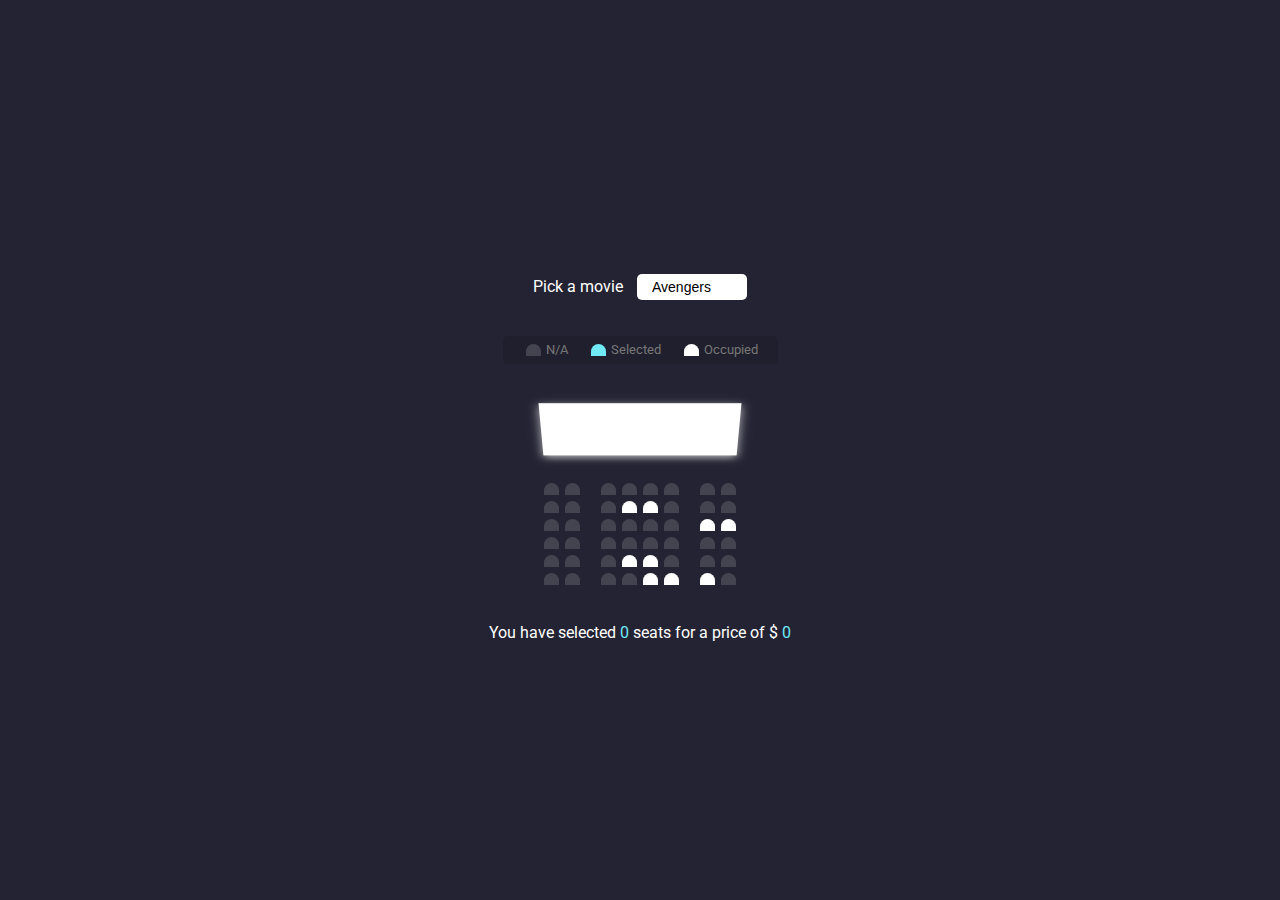
==== MovieSeatBooking/index.html @ 7639cd30 "chore: MovieSeatBooking project html & css" ====
<!DOCTYPE html>
<html lang="en">
  <head>
    <meta charset="UTF-8" />
    <meta name="viewport" content="width=device-width, initial-scale=1.0" />
    <link rel="stylesheet" href="./style.css" />
    <title>Movie Seat Booking</title>
  </head>
  <body>
    <div class="movie-container">
      <label for="">Pick a movie</label>
      <select name="" id="movie">
        <option value="10">Avengers</option>
        <option value="12">Joker</option>
        <option value="8">Toy Story</option>
        <option value="9">The lion king</option>
      </select>
    </div>
    <ul class="showcase">
      <li>
        <div class="seat"></div>
        <small>N/A</small>
      </li>
      <li>
        <div class="seat selected"></div>
        <small>Selected</small>
      </li>
      <li>
        <div class="seat occupied"></div>
        <small>Occupied</small>
      </li>
    </ul>

    <div class="container">
      <div class="screen"></div>
      <div class="row">
        <div class="seat"></div>
        <div class="seat"></div>
        <div class="seat"></div>
        <div class="seat"></div>
        <div class="seat"></div>
        <div class="seat"></div>
        <div class="seat"></div>
        <div class="seat"></div>
      </div>
      <div class="row">
        <div class="seat"></div>
        <div class="seat"></div>
        <div class="seat"></div>
        <div class="seat occupied"></div>
        <div class="seat occupied"></div>
        <div class="seat"></div>
        <div class="seat"></div>
        <div class="seat"></div>
      </div>
      <div class="row">
        <div class="seat"></div>
        <div class="seat"></div>
        <div class="seat"></div>
        <div class="seat"></div>
        <div class="seat"></div>
        <div class="seat"></div>
        <div class="seat occupied"></div>
        <div class="seat occupied"></div>
      </div>
      <div class="row">
        <div class="seat"></div>
        <div class="seat"></div>
        <div class="seat"></div>
        <div class="seat"></div>
        <div class="seat"></div>
        <div class="seat"></div>
        <div class="seat"></div>
        <div class="seat"></div>
      </div>
      <div class="row">
        <div class="seat"></div>
        <div class="seat"></div>
        <div class="seat"></div>
        <div class="seat occupied"></div>
        <div class="seat occupied"></div>
        <div class="seat"></div>
        <div class="seat"></div>
        <div class="seat"></div>
      </div>
      <div class="row">
        <div class="seat"></div>
        <div class="seat"></div>
        <div class="seat"></div>
        <div class="seat"></div>
        <div class="seat occupied"></div>
        <div class="seat occupied"></div>
        <div class="seat occupied"></div>
        <div class="seat"></div>
      </div>
    </div>

    <p class="text">
      You have selected <span id="count">0</span> seats for a price of $
      <span id="total">0</span>
    </p>

    <script src="./script.js"></script>
  </body>
</html>
---- MovieSeatBooking/style.css ----
@import url('https://fonts.googleapis.com/css2?family=Roboto:wght@400;700&display=swap');

* {
  box-sizing: border-box;
}
body {
  background-color: #242333;
  font-family: Roboto;
  color: #fff;
  display: flex;
  flex-direction: column;
  align-items: center;
  justify-content: center;
  min-height: 100vh;
  margin: 0;
}

.movie-container {
  margin: 20px 0;
}

.movie-container select {
  background-color: #fff;
  border: 0;
  border-radius: 5px;
  font-size: 14px;
  margin-left: 10px;
  padding: 5px 15px 5px 15px;
  appearance: none;
}

/*3D efect*/
.container {
  perspective: 1000px;
  margin-bottom: 30px;
}

.seat {
  background-color: #444451;
  height: 12px;
  width: 15px;
  margin: 3px;
  border-top-left-radius: 10px;
  border-top-right-radius: 10px;
}

.seat.selected {
  background-color: #6feaf6;
}

.seat.occupied {
  background-color: #fff;
}

/*pseudo classes: x do tipo*/
.seat:nth-of-type(2) {
  margin-right: 18px;
}
/*pseudo classes: x do tipo ao contrário*/
.seat:nth-last-of-type(2) {
  margin-left: 18px;
}

.seat:not(.occupied):hover {
  cursor: pointer;
  transform: scale(1.2);
}

.showcase .seat:not(.occupied):hover {
  cursor: default;
  transform: scale(1);
}

.showcase {
  background: rgba(0, 0, 0, 0.1);
  padding: 5px 10px;
  border-radius: 5px;
  list-style: none;
  color: #777;
  display: flex;
  justify-content: space-between;
}

.showcase li {
  display: flex;
  align-items: center;
  justify-content: center;
  margin: 0 10px;
}

.showcase li small {
  margin-left: 2px;
}

.row {
  display: flex;
}

.screen {
  background-color: white;
  height: 70px;
  width: 100%;
  margin: 15px 0;
  transform: rotateX(-45deg);
  /* blur effect around the edges */
  box-shadow: 0 3px 10px rgba(255, 255, 255, 0.7);
}

p.text {
  margin: 5px 0;
}

p.text span {
  color: #6feaf6;
}
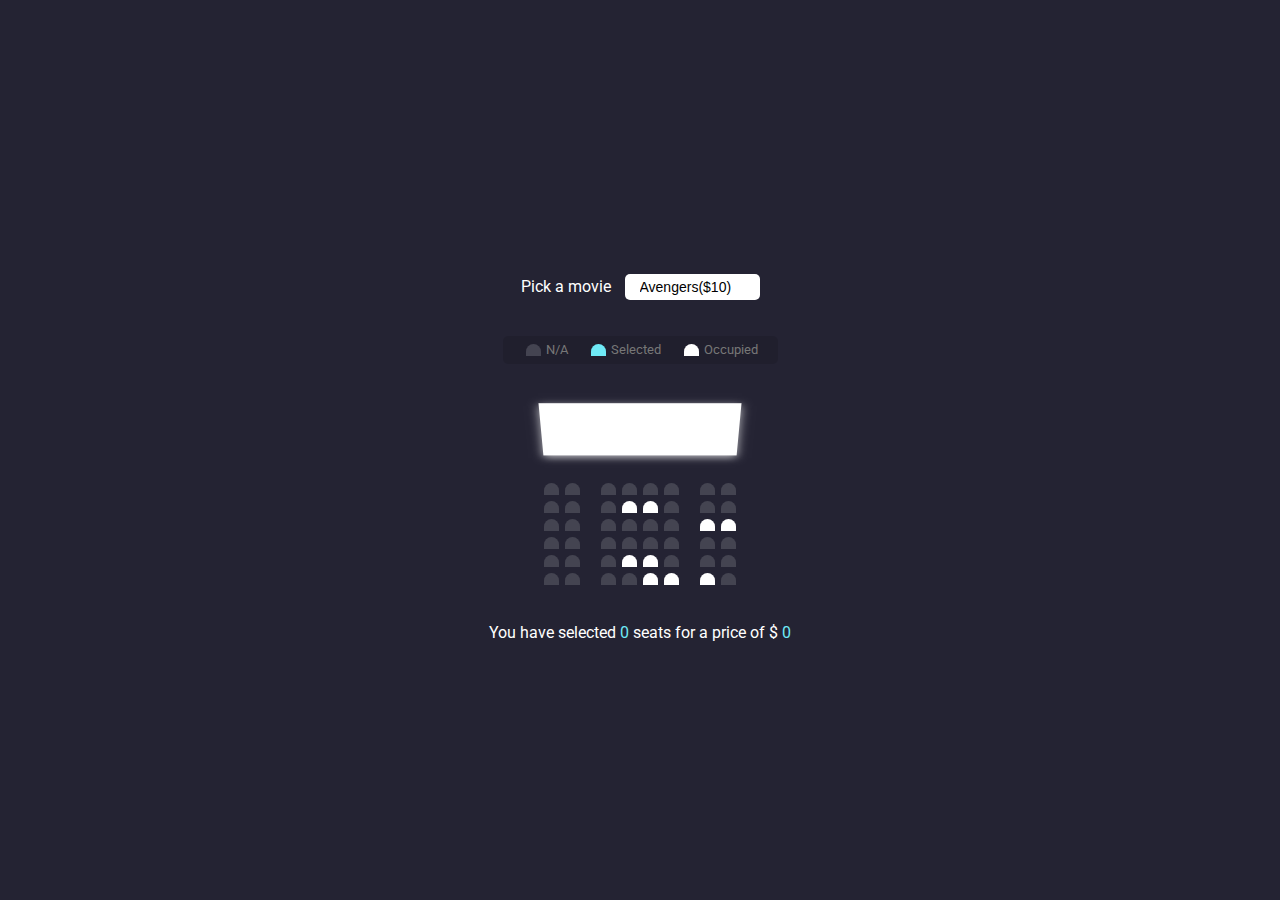
==== commit 828363c7: "chore: MovieSeatBooking selecting movies & seats in UI" ====
--- a/MovieSeatBooking/index.html
+++ b/MovieSeatBooking/index.html
@@ -9,11 +9,11 @@
   <body>
     <div class="movie-container">
       <label for="">Pick a movie</label>
-      <select name="" id="movie">
-        <option value="10">Avengers</option>
-        <option value="12">Joker</option>
-        <option value="8">Toy Story</option>
-        <option value="9">The lion king</option>
+      <select name="movie" id="movie">
+        <option value="10">Avengers($10)</option>
+        <option value="12">Joker($12)</option>
+        <option value="8">Toy Story($8)</option>
+        <option value="9">The lion king($9)</option>
       </select>
     </div>
     <ul class="showcase">
